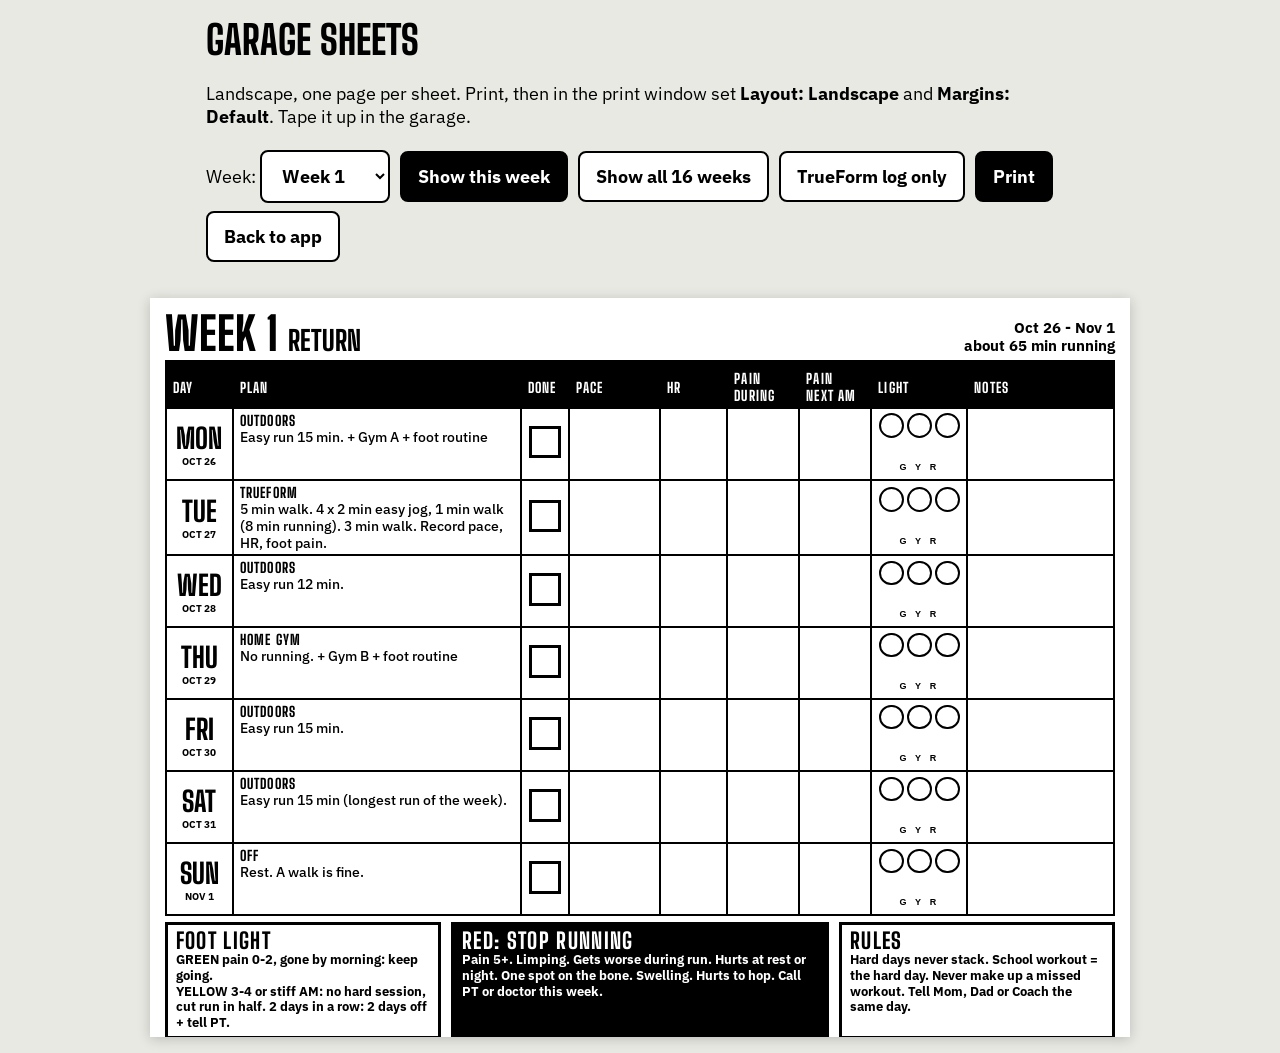
==== print.html @ 2ce82aa1 "800m comeback app: plan data, phone app, garage poster Co-Authored-By: Claude Sonnet 5.5 <noreply@an" ====
<!doctype html>
<html lang="en">
<head>
<meta charset="utf-8">
<meta name="viewport" content="width=device-width, initial-scale=1">
<title>800m Garage Sheets</title>
<link href="https://fonts.googleapis.com/css2?family=Big+Shoulders+Display:wght@700;800&family=IBM+Plex+Sans:wght@500;700&display=swap" rel="stylesheet">
<style>
  @page { size: letter landscape; margin: 0.4in; }
  * { box-sizing: border-box; }
  body { margin: 0; font-family: "IBM Plex Sans", Arial, sans-serif; color: #000; background: #e9e9e4; }
  .ui { max-width: 900px; margin: 0 auto; padding: 16px; font-size: 18px; }
  .ui h1 { font: 800 40px "Big Shoulders Display", Impact, sans-serif; text-transform: uppercase; margin: 0 0 8px; }
  .ui select, .ui button, .ui a.b { font: 700 18px "IBM Plex Sans", sans-serif; padding: 12px 16px; border: 2px solid #000; background: #fff; border-radius: 8px; margin: 4px 6px 4px 0; cursor: pointer; color: #000; text-decoration: none; display: inline-block; }
  .ui button.go { background: #000; color: #fff; }
  .sheet { background: #fff; width: 10.2in; height: 7.7in; margin: 16px auto; padding: 0.15in; page-break-after: always; break-after: page; display: flex; flex-direction: column; overflow: hidden; box-shadow: 0 2px 12px rgba(0,0,0,.2); }
  .sheet:last-child { page-break-after: auto; break-after: auto; }
  .hd { display: flex; align-items: flex-end; justify-content: space-between; border-bottom: 5px solid #000; padding-bottom: 4px; }
  .hd h2 { font: 800 46px/0.95 "Big Shoulders Display", Impact, sans-serif; text-transform: uppercase; margin: 0; }
  .hd .sub { font: 700 15px "IBM Plex Sans", sans-serif; text-align: right; line-height: 1.25; }
  table { width: 100%; border-collapse: collapse; flex: 1; table-layout: fixed; }
  th { font: 800 14px "Big Shoulders Display", Impact, sans-serif; text-transform: uppercase; letter-spacing: .08em; text-align: left; border: 2px solid #000; background: #000; color: #fff; padding: 3px 6px; }
  td { border: 2px solid #000; padding: 3px 6px; vertical-align: top; font-size: 14px; line-height: 1.2; font-weight: 500; }
  td.dn { font: 800 28px "Big Shoulders Display", Impact, sans-serif; text-transform: uppercase; width: 0.7in; text-align: center; vertical-align: middle; }
  td.dn small { display: block; font: 700 10px "IBM Plex Sans", sans-serif; }
  td b { font: 800 14px "Big Shoulders Display", Impact, sans-serif; letter-spacing: .08em; text-transform: uppercase; display: block; }
  tr.hard td.dn, tr.hard td.pl { background: #e8e8e8; }
  .tick { width: 0.5in; text-align: center; vertical-align: middle; }
  .tick i { display: inline-block; width: 0.34in; height: 0.34in; border: 3px solid #000; }
  .lt { width: 1.0in; vertical-align: middle; text-align: center; font: 800 26px "Big Shoulders Display", Impact, sans-serif; letter-spacing: .15em; }
  .lt { white-space: nowrap; padding: 3px 2px; }
  .lt span { display: inline-block; width: 0.26in; height: 0.26in; border: 2.5px solid #000; border-radius: 50%; margin: 0 .015in; }
  .ft { display: flex; gap: 10px; margin-top: 6px; align-items: stretch; }
  .ft div { border: 3px solid #000; padding: 5px 8px; font: 700 12.5px/1.25 "IBM Plex Sans", sans-serif; flex: 1; }
  .ft div b { font: 800 22px/1 "Big Shoulders Display", Impact, sans-serif; letter-spacing: .06em; text-transform: uppercase; display: block; }
  .ft .red { background: #000; color: #fff; flex: 1.4; }
  td.blank { height: auto; }
  .tfrow td { height: 0.46in; }
  @media print {
    body { background: #fff; }
    .ui { display: none; }
    .sheet { margin: 0; box-shadow: none; width: 100%; height: 7.65in; padding: 0; }
  }
</style>
</head>
<body>
<div class="ui">
  <h1>Garage sheets</h1>
  <p>Landscape, one page per sheet. Print, then in the print window set <b>Layout: Landscape</b> and <b>Margins: Default</b>. Tape it up in the garage.</p>
  <label>Week: <select id="wk"></select></label>
  <button class="go" id="one">Show this week</button>
  <button id="all">Show all 16 weeks</button>
  <button id="tf">TrueForm log only</button>
  <button class="go" onclick="window.print()">Print</button>
  <a class="b" href="index.html">Back to app</a>
</div>
<div id="sheets"></div>
<script>
(function () {
  var plan, out = document.getElementById("sheets"), sel = document.getElementById("wk");
  function esc(s) { return String(s == null ? "" : s).replace(/[&<>"]/g, function (c) { return { "&": "&amp;", "<": "&lt;", ">": "&gt;", '"': "&quot;" }[c]; }); }
  function pd(s) { var p = s.split("-"), m = ["Jan","Feb","Mar","Apr","May","Jun","Jul","Aug","Sep","Oct","Nov","Dec"]; return m[+p[1]-1] + " " + (+p[2]); }
  function add(s, n) { var p = s.split("-"), d = new Date(+p[0], +p[1]-1, +p[2]+n); return d.getFullYear() + "-" + ("0"+(d.getMonth()+1)).slice(-2) + "-" + ("0"+d.getDate()).slice(-2); }
  var FOOT = '<div><b>Foot light</b>GREEN pain 0-2, gone by morning: keep going.<br>YELLOW 3-4 or stiff AM: no hard session, cut run in half. 2 days in a row: 2 days off + tell PT.</div>' +
             '<div class="red"><b>RED: stop running</b>Pain 5+. Limping. Gets worse during run. Hurts at rest or night. One spot on the bone. Swelling. Hurts to hop. Call PT or doctor this week.</div>' +
             '<div><b>Rules</b>Hard days never stack. School workout = the hard day. Never make up a missed workout. Tell Mom, Dad or Coach the same day.</div>';
  function weekSheet(w) {
    var start = add(plan.startDate, (w.n - 1) * 7);
    var h = '<section class="sheet"><div class="hd"><h2>Week ' + w.n + ' <span style="font-size:.6em">' + esc(plan.phases[w.phase].name) + (w.light ? " - LIGHTER WEEK" : "") + '</span></h2><div class="sub">' + pd(start) + " - " + pd(add(start, 6)) + (w.minutes ? "<br>about " + w.minutes + " min running" : "") + "</div></div>";
    h += "<table><colgroup><col style='width:.7in'><col style='width:3.0in'><col style='width:.5in'><col style='width:.95in'><col style='width:.7in'><col style='width:.75in'><col style='width:.75in'><col style='width:1.0in'><col></colgroup>";
    h += "<tr><th>Day</th><th>Plan</th><th>Done</th><th>Pace</th><th>HR</th><th>Pain during</th><th>Pain next AM</th><th>Light</th><th>Notes</th></tr>";
    w.days.forEach(function (d, i) {
      var ds = add(start, i), off = d.where === "Off";
      var tags = d.tags.map(function (t) { return { gymA: "Gym A", gymB: "Gym B", foot: "foot routine", jumps: "jumps" }[t]; });
      h += '<tr class="' + (d.hard ? "hard" : "") + '"><td class="dn">' + d.dow + "<small>" + pd(ds) + '</small></td><td class="pl"><b>' + esc(d.where) + (d.hard ? " - HARD" : "") + "</b>" + esc(d.session.replace(/^HARD DAY\.\s*/, "")) + (tags.length ? " + " + tags.join(" + ") : "") + "</td>" +
        '<td class="tick"><i></i></td><td></td><td></td><td></td><td></td><td class="lt"><span></span><span></span><span></span><br><small style="font:700 9px sans-serif;letter-spacing:.35em">G Y R</small></td><td></td></tr>';
    });
    h += "</table><div class='ft'>" + FOOT + "</div></section>";
    return h;
  }
  function tfSheet() {
    var h = '<section class="sheet"><div class="hd"><h2>TrueForm log</h2><div class="sub">Her own TrueForm numbers only.<br>Never copy track paces onto it.</div></div><table><colgroup><col style="width:1in"><col style="width:2.4in"><col style="width:1in"><col style="width:.8in"><col style="width:.8in"><col style="width:.9in"><col style="width:.9in"><col></colgroup>';
    h += "<tr><th>Date</th><th>Session</th><th>Avg pace</th><th>Avg HR</th><th>Effort 0-10</th><th>Pain during</th><th>Pain next AM</th><th>Notes</th></tr>";
    for (var i = 0; i < 12; i++) h += '<tr class="tfrow"><td></td><td></td><td></td><td></td><td></td><td></td><td></td><td></td></tr>';
    return h + "</table><div class='ft'>" + FOOT + "</div></section>";
  }
  function show(list, withTf) { out.innerHTML = list.map(weekSheet).join("") + (withTf ? tfSheet() : ""); }
  fetch("plan.json").then(function (r) { return r.json(); }).then(function (j) {
    plan = j;
    sel.innerHTML = plan.weeks.map(function (w) { return '<option value="' + w.n + '">Week ' + w.n + "</option>"; }).join("");
    var q = /[?&]w=(\d+)/.exec(location.search), n = q ? Math.min(16, Math.max(1, +q[1])) : 1;
    sel.value = n; show([plan.weeks[n - 1]], false);
    document.getElementById("one").onclick = function () { show([plan.weeks[+sel.value - 1]], false); };
    document.getElementById("all").onclick = function () { show(plan.weeks, true); };
    document.getElementById("tf").onclick = function () { out.innerHTML = tfSheet(); };
  });
})();
</script>
</body>
</html>
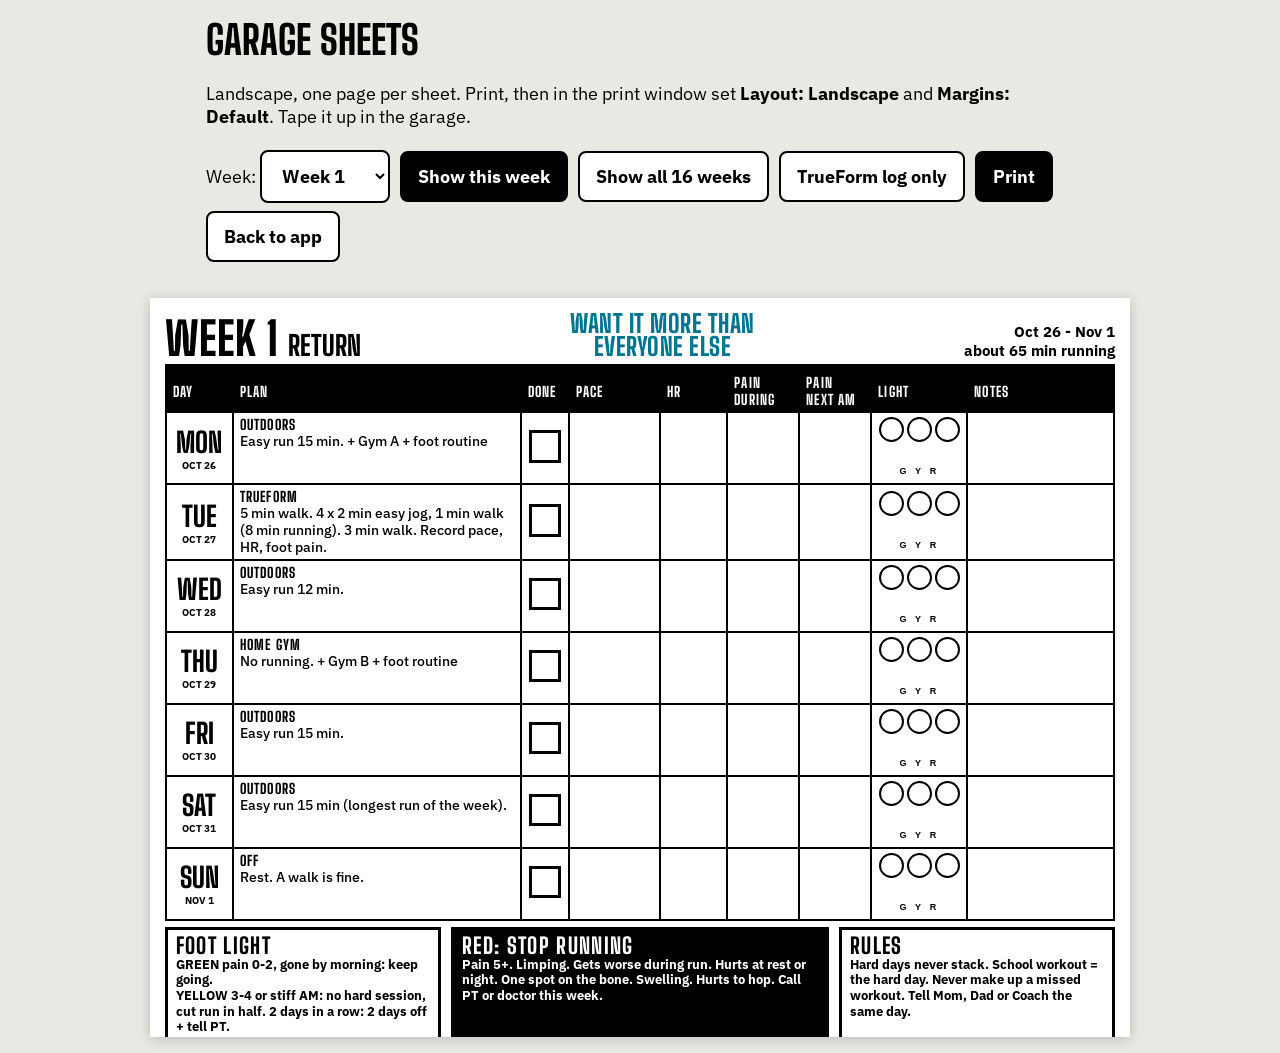
==== commit d0f9b5bb: "Add motto to garage poster header Co-Authored-By: Claude Sonnet 5.5 <noreply@anthropic.com>" ====
--- a/print.html
+++ b/print.html
@@ -18,6 +18,7 @@
   .hd { display: flex; align-items: flex-end; justify-content: space-between; border-bottom: 5px solid #000; padding-bottom: 4px; }
   .hd h2 { font: 800 46px/0.95 "Big Shoulders Display", Impact, sans-serif; text-transform: uppercase; margin: 0; }
   .hd .sub { font: 700 15px "IBM Plex Sans", sans-serif; text-align: right; line-height: 1.25; }
+  .motto { flex: 1; text-align: center; padding: 0 14px 2px; font: 800 25px/.92 "Big Shoulders Display", Impact, sans-serif; text-transform: uppercase; letter-spacing: .02em; color: #00758f; -webkit-print-color-adjust: exact; print-color-adjust: exact; }
   table { width: 100%; border-collapse: collapse; flex: 1; table-layout: fixed; }
   th { font: 800 14px "Big Shoulders Display", Impact, sans-serif; text-transform: uppercase; letter-spacing: .08em; text-align: left; border: 2px solid #000; background: #000; color: #fff; padding: 3px 6px; }
   td { border: 2px solid #000; padding: 3px 6px; vertical-align: top; font-size: 14px; line-height: 1.2; font-weight: 500; }
@@ -66,7 +67,7 @@
              '<div><b>Rules</b>Hard days never stack. School workout = the hard day. Never make up a missed workout. Tell Mom, Dad or Coach the same day.</div>';
   function weekSheet(w) {
     var start = add(plan.startDate, (w.n - 1) * 7);
-    var h = '<section class="sheet"><div class="hd"><h2>Week ' + w.n + ' <span style="font-size:.6em">' + esc(plan.phases[w.phase].name) + (w.light ? " - LIGHTER WEEK" : "") + '</span></h2><div class="sub">' + pd(start) + " - " + pd(add(start, 6)) + (w.minutes ? "<br>about " + w.minutes + " min running" : "") + "</div></div>";
+    var h = '<section class="sheet"><div class="hd"><h2>Week ' + w.n + ' <span style="font-size:.6em">' + esc(plan.phases[w.phase].name) + (w.light ? " - LIGHTER WEEK" : "") + '</span></h2><div class="motto">Want it more than<br>everyone else</div><div class="sub">' + pd(start) + " - " + pd(add(start, 6)) + (w.minutes ? "<br>about " + w.minutes + " min running" : "") + "</div></div>";
     h += "<table><colgroup><col style='width:.7in'><col style='width:3.0in'><col style='width:.5in'><col style='width:.95in'><col style='width:.7in'><col style='width:.75in'><col style='width:.75in'><col style='width:1.0in'><col></colgroup>";
     h += "<tr><th>Day</th><th>Plan</th><th>Done</th><th>Pace</th><th>HR</th><th>Pain during</th><th>Pain next AM</th><th>Light</th><th>Notes</th></tr>";
     w.days.forEach(function (d, i) {
@@ -79,7 +80,7 @@
     return h;
   }
   function tfSheet() {
-    var h = '<section class="sheet"><div class="hd"><h2>TrueForm log</h2><div class="sub">Her own TrueForm numbers only.<br>Never copy track paces onto it.</div></div><table><colgroup><col style="width:1in"><col style="width:2.4in"><col style="width:1in"><col style="width:.8in"><col style="width:.8in"><col style="width:.9in"><col style="width:.9in"><col></colgroup>';
+    var h = '<section class="sheet"><div class="hd"><h2>TrueForm log</h2><div class="motto">Want it more than<br>everyone else</div><div class="sub">Her own TrueForm numbers only.<br>Never copy track paces onto it.</div></div><table><colgroup><col style="width:1in"><col style="width:2.4in"><col style="width:1in"><col style="width:.8in"><col style="width:.8in"><col style="width:.9in"><col style="width:.9in"><col></colgroup>';
     h += "<tr><th>Date</th><th>Session</th><th>Avg pace</th><th>Avg HR</th><th>Effort 0-10</th><th>Pain during</th><th>Pain next AM</th><th>Notes</th></tr>";
     for (var i = 0; i < 12; i++) h += '<tr class="tfrow"><td></td><td></td><td></td><td></td><td></td><td></td><td></td><td></td></tr>';
     return h + "</table><div class='ft'>" + FOOT + "</div></section>";
